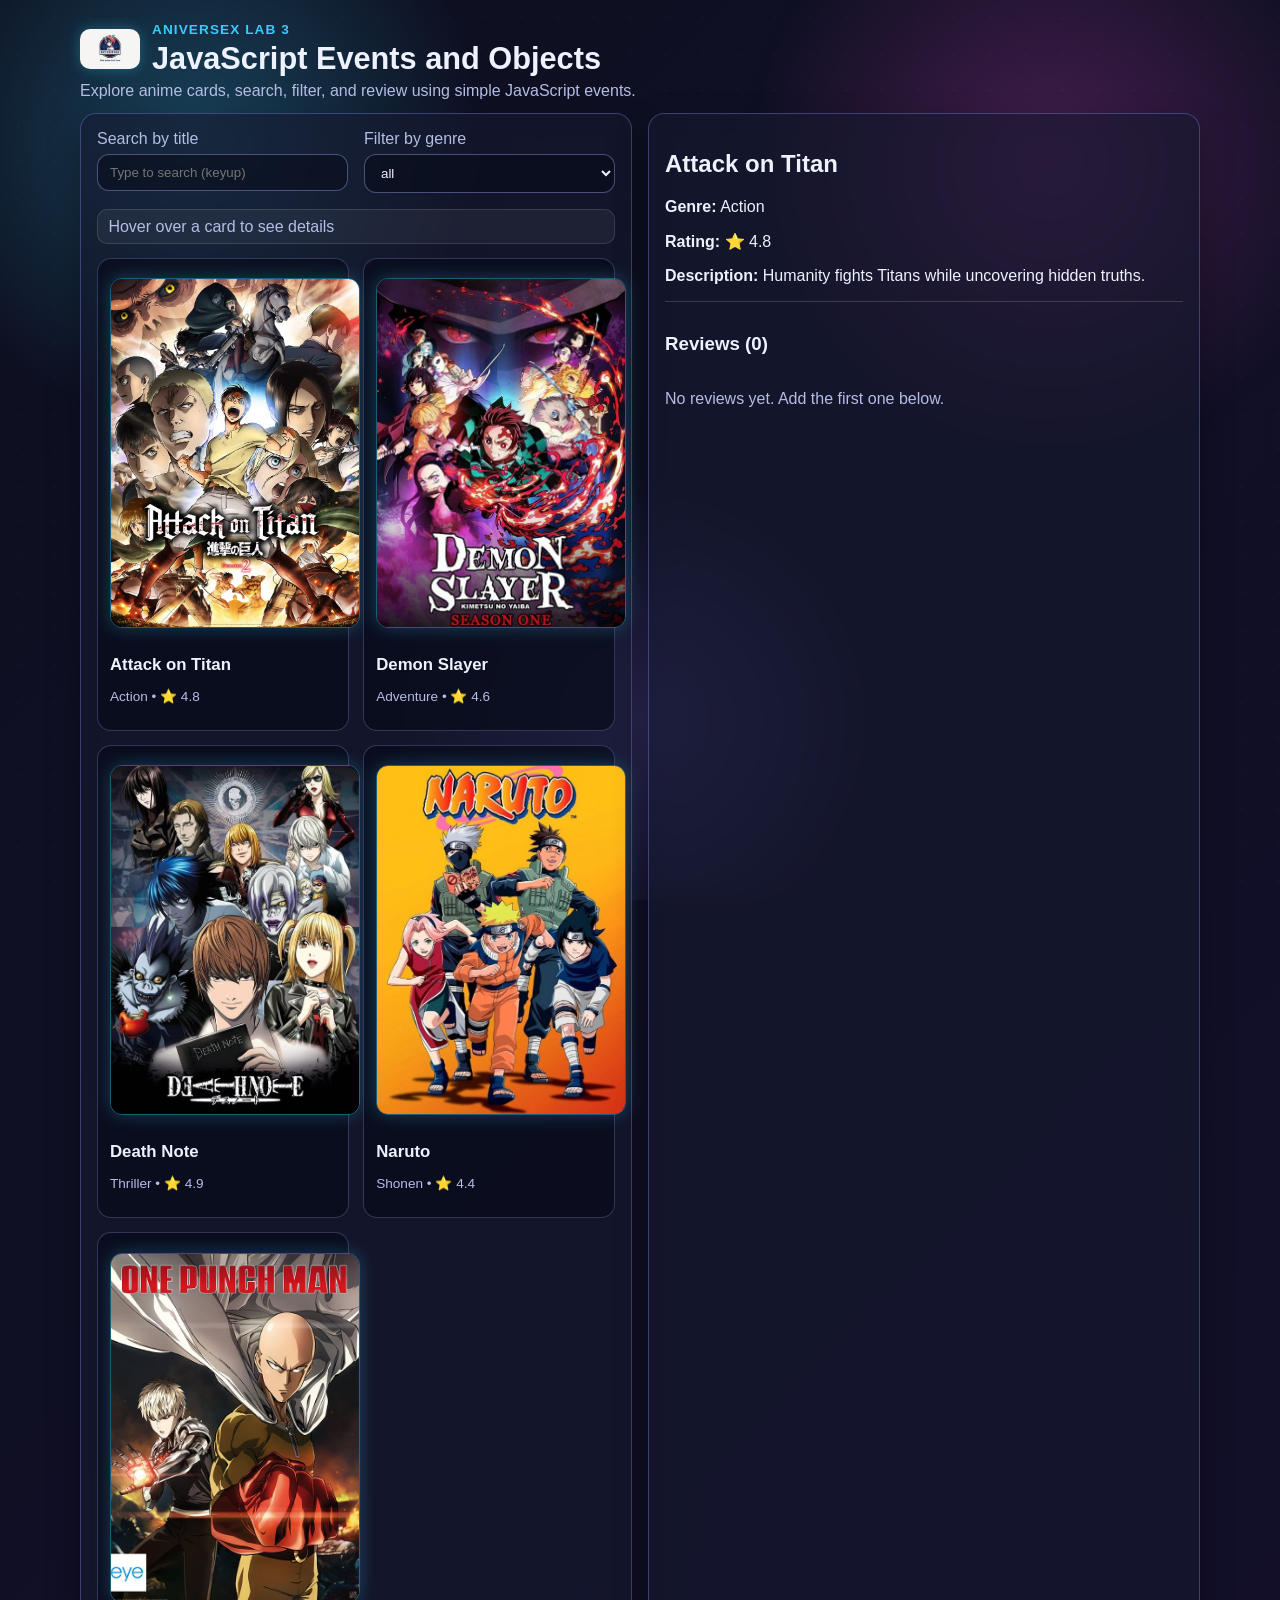
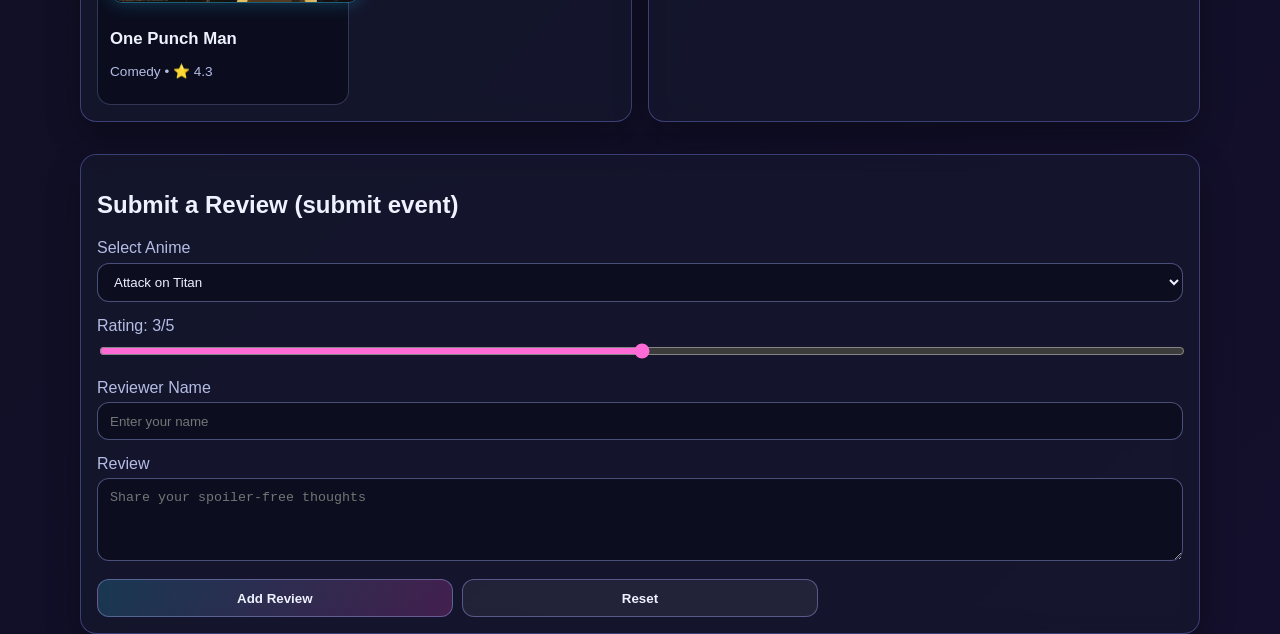
==== AniVerseX/labs/lab-02-javascript-events-and-objects/app/index.html @ 610331db "Reorganize labs and add lab 1-3 modules" ====
<!DOCTYPE html>
<html lang="en">
<head>
  <meta charset="UTF-8" />
  <meta name="viewport" content="width=device-width, initial-scale=1.0" />
  <title>AniVerseX - Experiment 2</title>
  <link rel="stylesheet" href="style.css" />
</head>
<body>
  <div class="bg-overlay" aria-hidden="true"></div>

  <header class="site-header container">
    <div class="brand-row">
      <img src="images/logo.png" alt="AniVerseX Logo" class="site-logo" />
      <div>
        <p class="eyebrow">AniVerseX Lab 3</p>
        <h1>JavaScript Events and Objects</h1>
      </div>
    </div>
    <p class="subtitle">Explore anime cards, search, filter, and review using simple JavaScript events.</p>
  </header>

  <main class="container app-grid">
    <section class="panel">
      <div class="controls">
        <div class="control">
          <label for="searchInput">Search by title</label>
          <input id="searchInput" type="text" placeholder="Type to search (keyup)">
        </div>
        <div class="control">
          <label for="genreFilter">Filter by genre</label>
          <select id="genreFilter">
            <option value="all">All Genres</option>
          </select>
        </div>
      </div>

      <div class="status-line" id="hoverStatus">Hover over a card to see details</div>
      <div class="card-grid" id="animeGrid"></div>
    </section>

    <section class="panel details-panel">
      <div id="animeDetails"></div>

      <section class="reviews-wrap">
        <h3 id="reviewsHeading">Reviews (0)</h3>
        <div id="reviewsList" class="reviews-list"></div>
      </section>
    </section>
  </main>

  <section class="panel container form-panel">
    <h2>Submit a Review (submit event)</h2>

    <form id="reviewForm" novalidate>
      <div class="field-group">
        <label for="animeSelect">Select Anime</label>
        <select id="animeSelect" name="anime"></select>
      </div>

      <div class="field-group">
        <label for="ratingRange">Rating: <span id="ratingValue">3</span>/5</label>
        <input id="ratingRange" name="rating" type="range" min="1" max="5" value="3" />
      </div>

      <div class="field-group">
        <label for="reviewerName">Reviewer Name</label>
        <input id="reviewerName" name="reviewer" type="text" placeholder="Enter your name" />
      </div>

      <div class="field-group">
        <label for="reviewText">Review</label>
        <textarea id="reviewText" name="reviewText" rows="4" placeholder="Share your spoiler-free thoughts"></textarea>
      </div>

      <div class="button-row">
        <button id="addReviewBtn" type="submit">Add Review</button>
        <button id="resetBtn" type="button" class="ghost">Reset</button>
      </div>
    </form>
  </section>

  <div id="toast" class="toast" role="status" aria-live="polite"></div>

  <script src="script.js"></script>
</body>
</html>
---- AniVerseX/labs/lab-02-javascript-events-and-objects/app/style.css ----
:root {
  --bg-1: #0d1020;
  --bg-2: #140f2c;
  --panel: rgba(22, 26, 47, 0.6);
  --panel-border: rgba(135, 145, 255, 0.35);
  --text: #eef2ff;
  --muted: #b5bde5;
  --cyan: #3cc9ff;
  --pink: #ff6bd6;
  --purple: #7f7cff;
  --green: #3df7a5;
  --danger: #ff7a92;
}

* {
  box-sizing: border-box;
}

body {
  margin: 0;
  min-height: 100vh;
  color: var(--text);
  font-family: "Segoe UI", Tahoma, Geneva, Verdana, sans-serif;
  background: linear-gradient(135deg, var(--bg-1), var(--bg-2));
  overflow-x: hidden;
}

.bg-overlay {
  position: fixed;
  inset: 0;
  background:
    radial-gradient(circle at 15% 15%, rgba(57, 214, 255, 0.25), transparent 22%),
    radial-gradient(circle at 82% 18%, rgba(255, 79, 216, 0.22), transparent 24%),
    radial-gradient(circle at 50% 80%, rgba(142, 125, 255, 0.22), transparent 26%);
  animation: drift 12s ease-in-out infinite alternate;
  z-index: -2;
}

body::before {
  content: "";
  position: fixed;
  inset: 0;
  background-image: radial-gradient(rgba(255, 255, 255, 0.16) 1px, transparent 1px);
  background-size: 36px 36px;
  opacity: 0.16;
  z-index: -1;
}

.container {
  width: min(1120px, 92%);
  margin: 0 auto;
}

.site-header {
  padding: 1.4rem 0 0.8rem;
  display: flex;
  flex-direction: column;
  align-items: flex-start;
}

.brand-row {
  display: flex;
  align-items: center;
  gap: 0.75rem;
}

.eyebrow {
  margin: 0 0 0.2rem;
  color: var(--cyan);
  font-weight: 600;
  font-size: 0.85rem;
  letter-spacing: 0.08em;
  text-transform: uppercase;
}

.site-logo {
  width: 60px;
  height: auto;
  border-radius: 10px;
  box-shadow: 0 0 14px rgba(57, 214, 255, 0.32);
}

h1 {
  margin: 0;
  font-size: clamp(1.35rem, 2.4vw, 2rem);
}

.subtitle {
  margin: 0.35rem 0 0;
  color: var(--muted);
}

.app-grid {
  display: grid;
  grid-template-columns: 1fr 1fr;
  gap: 1rem;
  padding-bottom: 2rem;
}

.panel {
  background: var(--panel);
  border: 1px solid var(--panel-border);
  border-radius: 16px;
  padding: 1rem;
  backdrop-filter: blur(10px);
  box-shadow: 0 14px 34px rgba(0, 0, 0, 0.32);
  transition: transform 0.25s ease, box-shadow 0.25s ease, border-color 0.25s ease;
}

.panel:hover {
  transform: translateY(-3px);
  box-shadow: 0 20px 36px rgba(0, 0, 0, 0.4);
}

.favorite {
  border-color: var(--green);
  box-shadow: 0 0 0 2px rgba(61, 247, 165, 0.2), 0 20px 36px rgba(0, 0, 0, 0.4);
}

.field-group {
  margin-bottom: 0.9rem;
}

label {
  display: block;
  margin-bottom: 0.35rem;
  color: var(--muted);
}

input,
textarea,
select,
button {
  width: 100%;
  border-radius: 12px;
  border: 1px solid rgba(168, 176, 255, 0.4);
  background: rgba(8, 11, 24, 0.55);
  color: var(--text);
  padding: 0.65rem 0.75rem;
  outline: none;
  transition: box-shadow 0.2s ease, border-color 0.2s ease;
}

input:focus,
textarea:focus,
select:focus {
  border-color: var(--cyan);
  box-shadow: 0 0 0 3px rgba(57, 214, 255, 0.18);
}

input[type="range"] {
  accent-color: var(--pink);
  padding: 0;
}

textarea {
  resize: vertical;
}

.button-row {
  display: grid;
  grid-template-columns: repeat(3, 1fr);
  gap: 0.6rem;
}

button {
  cursor: pointer;
  font-weight: 600;
  background: linear-gradient(110deg, rgba(57, 214, 255, 0.18), rgba(255, 79, 216, 0.2));
}

button:hover {
  border-color: rgba(255, 79, 216, 0.9);
  box-shadow: 0 0 18px rgba(255, 79, 216, 0.28);
}

button.ghost {
  background: rgba(255, 255, 255, 0.06);
}

.controls {
  display: grid;
  grid-template-columns: repeat(2, minmax(0, 1fr));
  gap: 1rem;
  margin-bottom: 1rem;
}

.control input,
.control select {
  width: 100%;
}

.card-grid {
  display: grid;
  grid-template-columns: repeat(auto-fit, minmax(220px, 1fr));
  gap: 0.9rem;
}

.anime-card {
  background: rgba(9, 12, 26, 0.7);
  border: 1px solid rgba(165, 174, 255, 0.25);
  border-radius: 14px;
  padding: 0.75rem;
  transition: transform 0.2s ease, box-shadow 0.2s ease, border-color 0.2s ease;
  cursor: pointer;
}

.anime-card:hover {
  transform: translateY(-4px);
  border-color: rgba(57, 214, 255, 0.6);
  box-shadow: 0 14px 26px rgba(0, 0, 0, 0.45);
}

.anime-card.favorite {
  border-color: var(--green);
  box-shadow: 0 0 0 2px rgba(61, 247, 165, 0.2);
}

.anime-title {
  margin: 0.5rem 0 0.2rem;
  font-size: 1.05rem;
}

.anime-meta {
  color: var(--muted);
  font-size: 0.85rem;
}

.anime-poster {
  width: 100%;
  height: 180px;
  object-fit: cover;
  border-radius: 10px;
  border: 1px solid rgba(57, 214, 255, 0.35);
}

.status-line {
  margin-bottom: 0.9rem;
  padding: 0.45rem 0.65rem;
  border-radius: 10px;
  color: var(--muted);
  background: rgba(255, 255, 255, 0.05);
  border: 1px solid rgba(255, 255, 255, 0.12);
}

.anime-poster {
  width: 250px;
  height: 350px;
  object-fit: cover;
  border-radius: 12px;
  margin: 0.45rem 0 0.9rem;
  border: 1px solid rgba(57, 214, 255, 0.4);
  box-shadow: 0 0 18px rgba(57, 214, 255, 0.25);
}

.genres {
  display: flex;
  flex-wrap: wrap;
  gap: 0.45rem;
  margin-top: 0.35rem;
}

.genre-pill {
  padding: 0.24rem 0.6rem;
  border-radius: 999px;
  font-size: 0.78rem;
  background: rgba(142, 125, 255, 0.26);
  border: 1px solid rgba(190, 180, 255, 0.45);
}

.reviews-wrap {
  margin-top: 1rem;
  border-top: 1px solid rgba(255, 255, 255, 0.16);
  padding-top: 0.8rem;
}

.reviews-list {
  display: grid;
  gap: 0.55rem;
}

.review-card {
  border-radius: 12px;
  background: rgba(7, 10, 20, 0.6);
  border: 1px solid rgba(165, 174, 255, 0.25);
  padding: 0.65rem;
}

.review-card p {
  margin: 0.2rem 0;
}

.empty-state {
  color: var(--muted);
}

.toast {
  position: fixed;
  top: 1rem;
  right: 1rem;
  min-width: 210px;
  max-width: 310px;
  padding: 0.75rem 0.95rem;
  border-radius: 12px;
  background: rgba(10, 14, 32, 0.86);
  border: 1px solid rgba(57, 214, 255, 0.5);
  box-shadow: 0 12px 26px rgba(0, 0, 0, 0.45);
  opacity: 0;
  transform: translateY(-8px);
  pointer-events: none;
  transition: opacity 0.25s ease, transform 0.25s ease;
}

.toast.show {
  opacity: 1;
  transform: translateY(0);
}

.toast.error {
  border-color: rgba(255, 122, 146, 0.75);
}

@keyframes drift {
  0% {
    transform: scale(1) translate(0, 0);
  }
  100% {
    transform: scale(1.06) translate(-18px, 14px);
  }
}

@media (max-width: 900px) {
  .app-grid {
    grid-template-columns: 1fr;
  }

  .controls {
    grid-template-columns: 1fr;
  }

  .button-row {
    grid-template-columns: 1fr;
  }
}
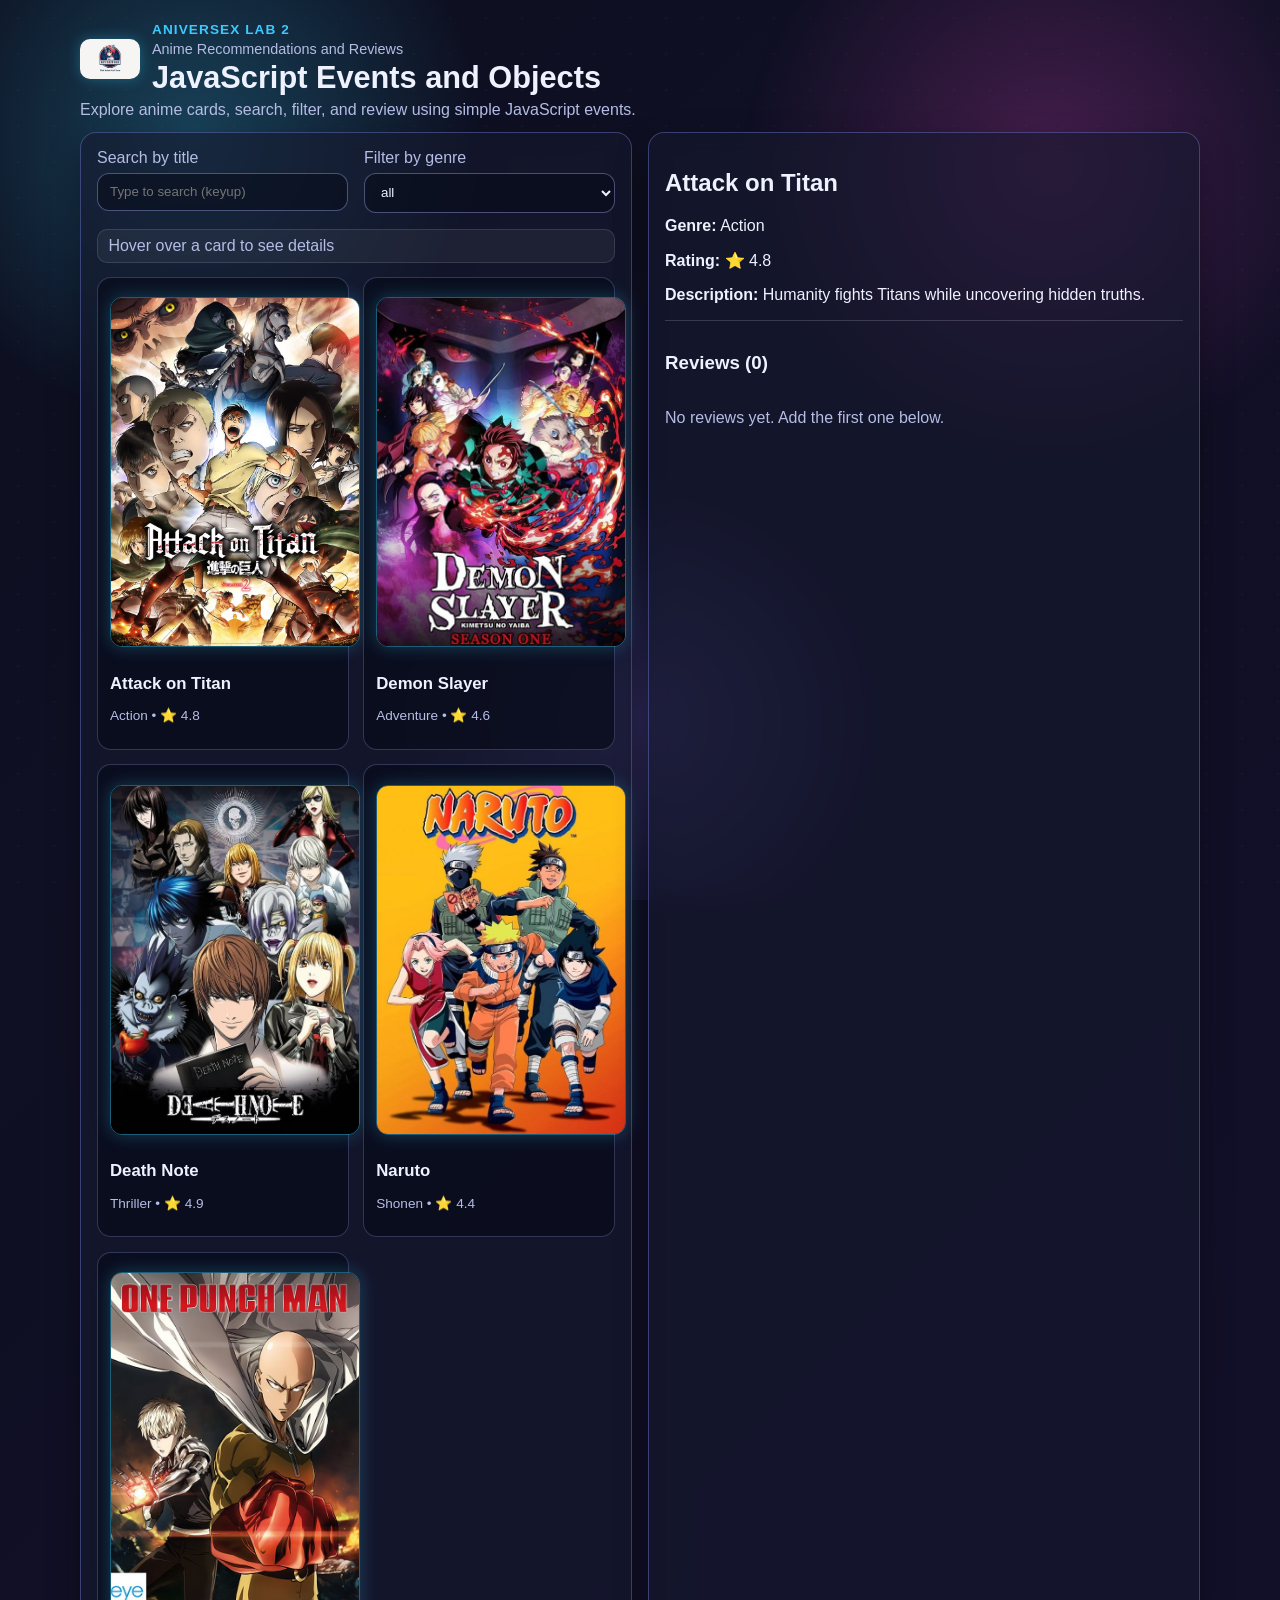
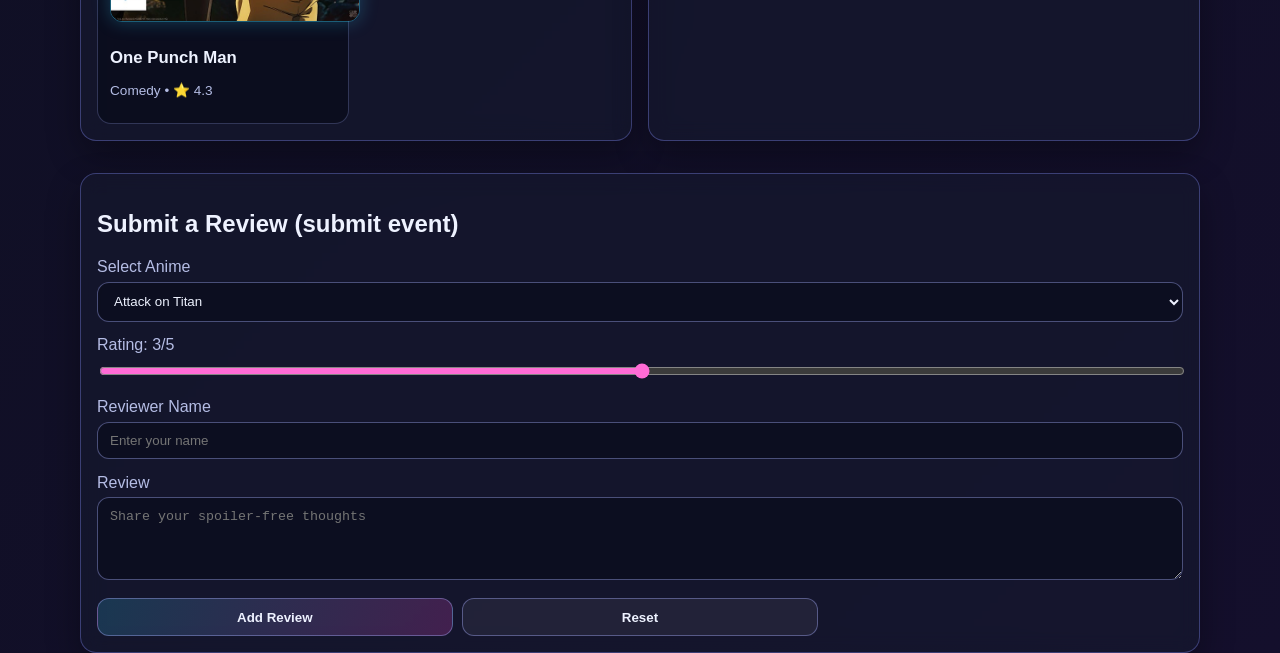
==== commit f7da2ff6: "Fix lab headers and react images" ====
--- a/AniVerseX/labs/lab-02-javascript-events-and-objects/app/index.html
+++ b/AniVerseX/labs/lab-02-javascript-events-and-objects/app/index.html
@@ -13,7 +13,8 @@
     <div class="brand-row">
       <img src="images/logo.png" alt="AniVerseX Logo" class="site-logo" />
       <div>
-        <p class="eyebrow">AniVerseX Lab 3</p>
+        <p class="eyebrow">AniVerseX Lab 2</p>
+        <p class="project-tag">Anime Recommendations and Reviews</p>
         <h1>JavaScript Events and Objects</h1>
       </div>
     </div>
--- a/AniVerseX/labs/lab-02-javascript-events-and-objects/app/style.css
+++ b/AniVerseX/labs/lab-02-javascript-events-and-objects/app/style.css
@@ -71,6 +71,12 @@
   font-size: 0.85rem;
   letter-spacing: 0.08em;
   text-transform: uppercase;
+}
+
+.project-tag {
+  margin: 0 0 0.2rem;
+  color: var(--muted);
+  font-size: 0.9rem;
 }
 
 .site-logo {
